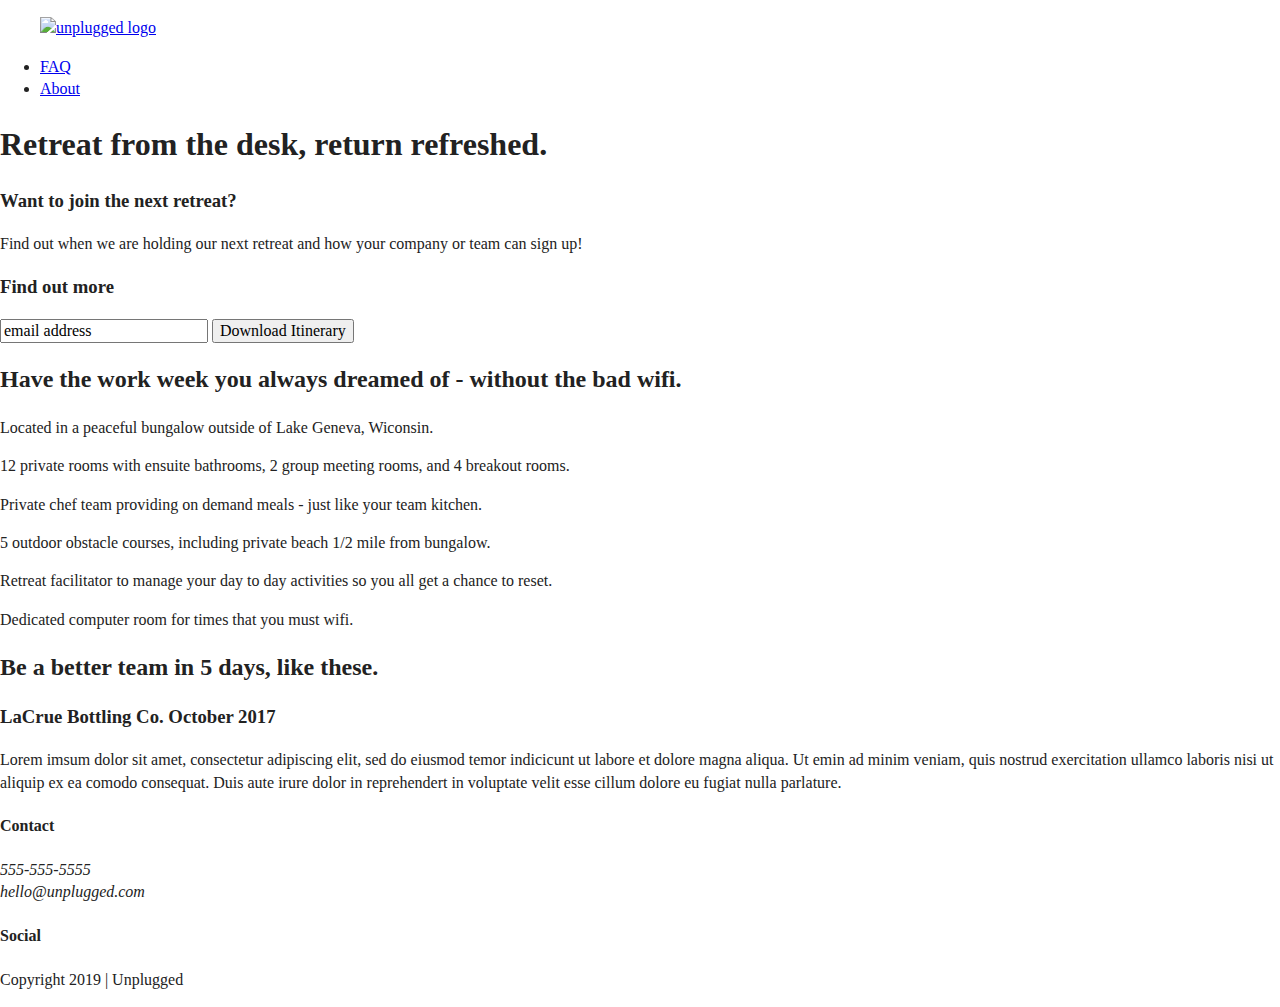
==== index.html @ f185f844 "Finished coding homepage html." ====
<!doctype html>
<html class="no-js" lang="">

<head>
  <meta charset="utf-8">
  <title>Unplug, Refresh</title>
  <meta name="description" content="">
  <meta name="viewport" content="width=device-width, initial-scale=1">

  <meta property="og:title" content="">
  <meta property="og:type" content="">
  <meta property="og:url" content="">
  <meta property="og:image" content="">

  <link rel="manifest" href="site.webmanifest">
  <link rel="apple-touch-icon" href="icon.png">
  <!-- Place favicon.ico in the root directory -->

  <link rel="stylesheet" href="css/normalize.css">
  <link rel="stylesheet" href="css/main.css">

  <meta name="theme-color" content="#fafafa">
</head>

<body>

  <!-- Add your site or application content here -->
<header>
    <div class="content-wrapper">
        <figure>
        <a href="#"><img src="img/unpluggedlogo.png" alt="unplugged logo"></a>
        </figure>
        <div class="header-divider"></div>
        <nav>
            <ul>
                <li><a href="faq/index.html" target="_blank">FAQ</a></li>
                <li><a href="about/index.html" target="_blank">About</a></li>
            </ul>
        </nav>
    </div>
</header>

<main>

    <section class="hero-area">
        <div class="content-wrapper">
            <h1> Retreat from the desk, return refreshed.</h1>
        
        </div>
    </section>
    
    <aside>
        <div class="content-wrapper">
            <div class="form-description">
                <h3> Want to join the next retreat?</h3>
                <p>Find out when we are holding our next retreat and how your company or team can sign up!</p>
            </div>
            
            <div class="form">
                <h3>Find out more</h3>
                    <input type="text" name="name" value="email address">
                    <input type="button" value="Download Itinerary">
            </div>
        
        </div> <!-- aside content wrapper ends -->
    </aside>
    
    <section class="features">
        <div class="content-wrapper">
            <h2>Have the work week you always dreamed of - without the bad wifi.</h2>
             <div class="features-items">
                <article>
                    <p class="fontawesome-icon"></p>
                    <p class="features-item-description">Located in a peaceful bungalow outside of Lake Geneva, Wiconsin.</p>
                </article>
                <article>
                    <p class="fontawesome-icon"></p> 
                    <p class="features-item-description">12 private rooms with ensuite bathrooms, 2 group meeting rooms, and 4 breakout rooms.</p>
                </article>
                <article>
                    <p class="fontawesome-icon"></p>
                    <p class="features-item-description">Private chef team providing on demand meals - just like your team kitchen.</p>
                </article>
                <article>
                    <p class="fontawesome-icon"></p> 
                    <p class="features-item-description">5 outdoor obstacle courses, including private beach 1/2 mile from bungalow.</p>
                </article>
                <article>
                     <p class="fontawesome-icon"></p>
                    <p class="features-item-description">Retreat facilitator to manage your day to day activities so you all get a chance to reset.</p>
                </article>
                <article>
                     <p class="fontawesome-icon"></p>
                     <p class="features-item-description">Dedicated computer room for times that you must wifi.</p>
                </article>
            </div>
         </div>
    </section>
    
    <section class="reviews">
        <div class="content-wrapper">
            <h2>Be a better team in 5 days, like these.</h2>
                <article>
                    <div>
                    <h3>LaCrue Bottling Co. October 2017</h3>
                        <p>Lorem imsum dolor sit amet, consectetur adipiscing elit, sed do eiusmod temor indicicunt ut labore et dolore magna aliqua. Ut emin ad minim veniam, quis nostrud exercitation ullamco laboris nisi ut aliquip ex ea comodo consequat. Duis aute irure dolor in reprehendert in voluptate velit esse cillum dolore eu fugiat nulla parlature.</p>
                    </div>
                </article>
             </div>
     </section>

</main> <!-- main wrapper -->


<footer>
    <div class="content-wrapper">
        <div class="footer-content">
            <div class="contact">
                <h4>Contact</h4>
                   <address>
                        <p> 555-555-5555<br> hello@unplugged.com</p>
                    </address>
            </div>
            <div class="social">
                <h4>Social</h4>
                    <div class="social-icons">
                        <p><a href="https://www.facebook.com/yoursite" target="_blank"></a></p>
                        <!-- other social links here -->
                        <p><a href="https://www.twitter.com/yoursite" target="_blank"></a></p>
                        <p><a href="https://www.instagram.com/yoursite" target="_blank"></a></p>
                    </div>
            </div>
         </div> <!-- footer content ends -->
     </div> <!-- footer content-wrapper ends -->
     
     <div class="copyright">
        <p>Copyright 2019 | Unplugged</p>
    </div>
</footer>
    
    
	
	
  <script src="js/vendor/modernizr-3.11.2.min.js"></script>
  <script src="js/plugins.js"></script>
  <script src="js/main.js"></script>

  <!-- Google Analytics: change UA-XXXXX-Y to be your site's ID. -->
  <script>
    window.ga = function () { ga.q.push(arguments) }; ga.q = []; ga.l = +new Date;
    ga('create', 'UA-XXXXX-Y', 'auto'); ga('set', 'anonymizeIp', true); ga('set', 'transport', 'beacon'); ga('send', 'pageview')
  </script>
  <script src="https://www.google-analytics.com/analytics.js" async></script>
</body>

</html>
---- css/main.css ----
/*! HTML5 Boilerplate v8.0.0 | MIT License | https://html5boilerplate.com/ */

/* main.css 2.1.0 | MIT License | https://github.com/h5bp/main.css#readme */
/*
 * What follows is the result of much research on cross-browser styling.
 * Credit left inline and big thanks to Nicolas Gallagher, Jonathan Neal,
 * Kroc Camen, and the H5BP dev community and team.
 */

/* ==========================================================================
   Base styles: opinionated defaults
   ========================================================================== */

html {
  color: #222;
  font-size: 1em;
  line-height: 1.4;
}

/*
 * Remove text-shadow in selection highlight:
 * https://twitter.com/miketaylr/status/12228805301
 *
 * Vendor-prefixed and regular ::selection selectors cannot be combined:
 * https://stackoverflow.com/a/16982510/7133471
 *
 * Customize the background color to match your design.
 */

::-moz-selection {
  background: #b3d4fc;
  text-shadow: none;
}

::selection {
  background: #b3d4fc;
  text-shadow: none;
}

/*
 * A better looking default horizontal rule
 */

hr {
  display: block;
  height: 1px;
  border: 0;
  border-top: 1px solid #ccc;
  margin: 1em 0;
  padding: 0;
}

/*
 * Remove the gap between audio, canvas, iframes,
 * images, videos and the bottom of their containers:
 * https://github.com/h5bp/html5-boilerplate/issues/440
 */

audio,
canvas,
iframe,
img,
svg,
video {
  vertical-align: middle;
}

/*
 * Remove default fieldset styles.
 */

fieldset {
  border: 0;
  margin: 0;
  padding: 0;
}

/*
 * Allow only vertical resizing of textareas.
 */

textarea {
  resize: vertical;
}

/* ==========================================================================
   Author's custom styles
   ========================================================================== */

/* ==========================================================================
   Helper classes
   ========================================================================== */

/*
 * Hide visually and from screen readers
 */

.hidden,
[hidden] {
  display: none !important;
}

/*
 * Hide only visually, but have it available for screen readers:
 * https://snook.ca/archives/html_and_css/hiding-content-for-accessibility
 *
 * 1. For long content, line feeds are not interpreted as spaces and small width
 *    causes content to wrap 1 word per line:
 *    https://medium.com/@jessebeach/beware-smushed-off-screen-accessible-text-5952a4c2cbfe
 */

.sr-only {
  border: 0;
  clip: rect(0, 0, 0, 0);
  height: 1px;
  margin: -1px;
  overflow: hidden;
  padding: 0;
  position: absolute;
  white-space: nowrap;
  width: 1px;
  /* 1 */
}

/*
 * Extends the .sr-only class to allow the element
 * to be focusable when navigated to via the keyboard:
 * https://www.drupal.org/node/897638
 */

.sr-only.focusable:active,
.sr-only.focusable:focus {
  clip: auto;
  height: auto;
  margin: 0;
  overflow: visible;
  position: static;
  white-space: inherit;
  width: auto;
}

/*
 * Hide visually and from screen readers, but maintain layout
 */

.invisible {
  visibility: hidden;
}

/*
 * Clearfix: contain floats
 *
 * For modern browsers
 * 1. The space content is one way to avoid an Opera bug when the
 *    `contenteditable` attribute is included anywhere else in the document.
 *    Otherwise it causes space to appear at the top and bottom of elements
 *    that receive the `clearfix` class.
 * 2. The use of `table` rather than `block` is only necessary if using
 *    `:before` to contain the top-margins of child elements.
 */

.clearfix::before,
.clearfix::after {
  content: " ";
  display: table;
}

.clearfix::after {
  clear: both;
}

/* ==========================================================================
   EXAMPLE Media Queries for Responsive Design.
   These examples override the primary ('mobile first') styles.
   Modify as content requires.
   ========================================================================== */

@media only screen and (min-width: 35em) {
  /* Style adjustments for viewports that meet the condition */
}

@media print,
  (-webkit-min-device-pixel-ratio: 1.25),
  (min-resolution: 1.25dppx),
  (min-resolution: 120dpi) {
  /* Style adjustments for high resolution devices */
}

/* ==========================================================================
   Print styles.
   Inlined to avoid the additional HTTP request:
   https://www.phpied.com/delay-loading-your-print-css/
   ========================================================================== */

@media print {
  *,
  *::before,
  *::after {
    background: #fff !important;
    color: #000 !important;
    /* Black prints faster */
    box-shadow: none !important;
    text-shadow: none !important;
  }

  a,
  a:visited {
    text-decoration: underline;
  }

  a[href]::after {
    content: " (" attr(href) ")";
  }

  abbr[title]::after {
    content: " (" attr(title) ")";
  }

  /*
   * Don't show links that are fragment identifiers,
   * or use the `javascript:` pseudo protocol
   */
  a[href^="#"]::after,
  a[href^="javascript:"]::after {
    content: "";
  }

  pre {
    white-space: pre-wrap !important;
  }

  pre,
  blockquote {
    border: 1px solid #999;
    page-break-inside: avoid;
  }

  /*
   * Printing Tables:
   * https://web.archive.org/web/20180815150934/http://css-discuss.incutio.com/wiki/Printing_Tables
   */
  thead {
    display: table-header-group;
  }

  tr,
  img {
    page-break-inside: avoid;
  }

  p,
  h2,
  h3 {
    orphans: 3;
    widows: 3;
  }

  h2,
  h3 {
    page-break-after: avoid;
  }
}
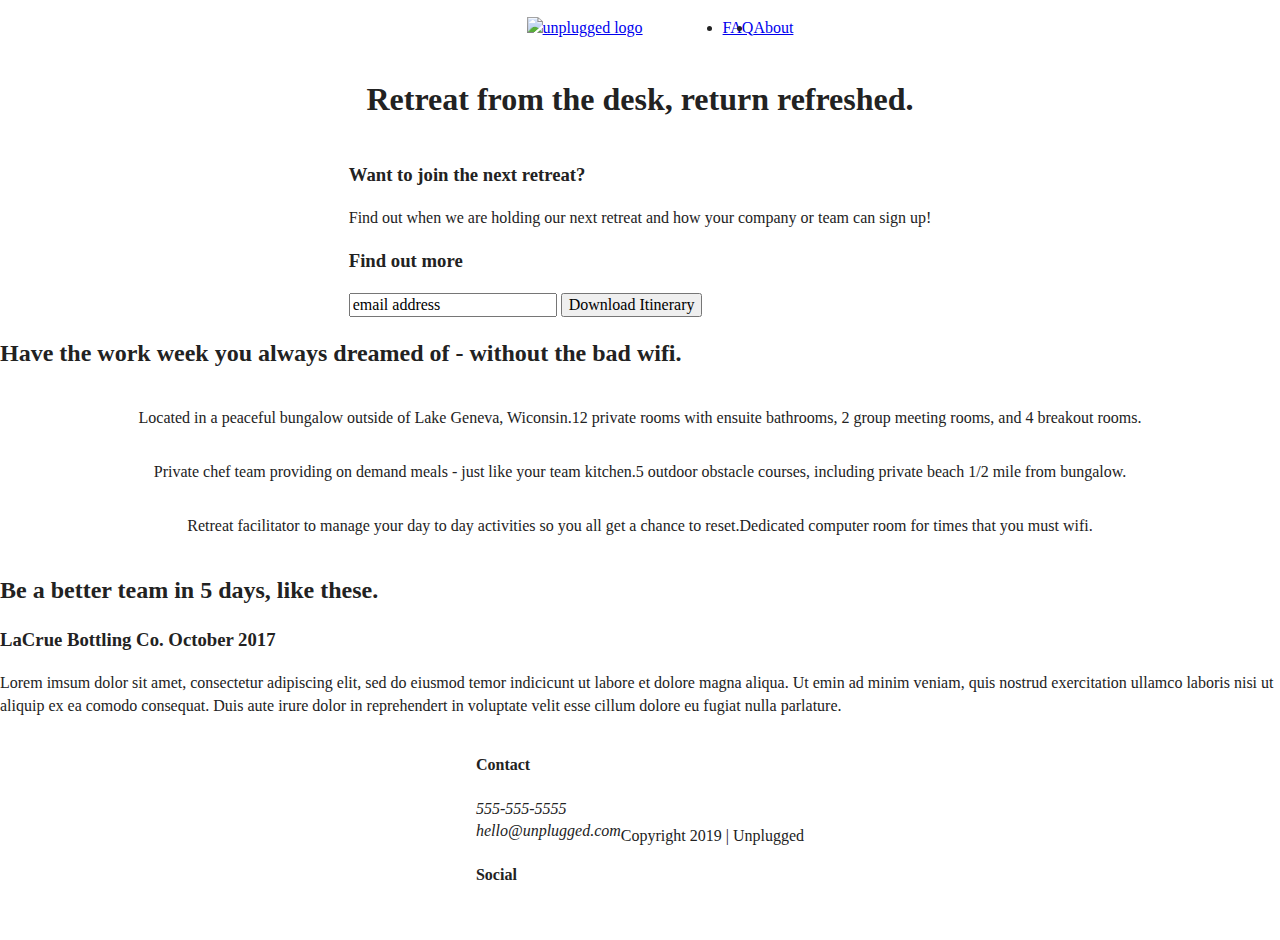
==== commit 15afcbe5: "Style CSS Step One, Add Flex Values" ====
--- a/index.html
+++ b/index.html
@@ -18,6 +18,10 @@
 
   <link rel="stylesheet" href="css/normalize.css">
   <link rel="stylesheet" href="css/main.css">
+  <link rel="preconnect" href="https://fonts.gstatic.com">
+  <link href="https://fonts.googleapis.com/css2?family=Poppins:wght@500&display=swap" rel="stylesheet">
+  <link rel="preconnect" href="https://fonts.gstatic.com">
+  <link href="https://fonts.googleapis.com/css2?family=Open+Sans:wght@400;700&display=swap" rel="stylesheet">
 
   <meta name="theme-color" content="#fafafa">
 </head>
--- a/css/main.css
+++ b/css/main.css
@@ -86,6 +86,212 @@
 /* ==========================================================================
    Author's custom styles
    ========================================================================== */
+   
+   /* -------------- Base Header - Footer Styles ------------------*/
+   
+   header,
+   footer {
+       display: flex;
+       justify-content: center;
+       align-items: center;
+       flex-flow: row wrap;
+    }
+    
+   
+   /* --- Header Styles ----*/
+   
+   
+   header .content-wrapper {
+       display: flex;
+       justify-content: center;
+       align-items: center;
+       flex-flow: row wrap;
+   }
+   
+   header figure {
+   
+   }
+   
+   .header-divider {
+   
+   }
+   
+   header nav {
+       display: flex;
+       justify-content: space-around;
+       align-items: center;
+       flex-flow: row wrap;
+    }
+   
+   header nav ul {
+       display: flex;
+       justify-content: space-around;
+   }
+   
+   footer {
+   
+   }
+   
+   footer p {
+   
+   }
+   
+   footer .content-wrapper {
+   
+   }
+   
+   footer .contact {
+   
+   }
+   
+   footer .social {
+   
+   }
+   
+   footer .social-icons {
+      display: flex;
+      justify-content: space-around;
+      align-items: center;
+   }
+  
+   footer .social-icons p {
+      display: flex;
+      justify-content: center;
+      align-items: center;
+   }
+   
+   footer .copyright {
+   
+   }
+   
+   /* -------------- Mobile Styles - Homepage ------------------*/
+   
+    /* Hero area*/
+
+   .hero-area {
+       display: flex;
+       justify-content: center;
+       flex-flow: row wrap;
+   
+   }
+   
+   .hero-area .content-wrapper {
+   
+   }
+   
+   .hero-area h1 {
+   
+   }
+   
+    /* Aside */
+
+   aside {
+       display: flex;
+       justify-content: center;
+       align-items: center;
+       flex-flow: row wrap;
+   }
+   
+   /*Features*/
+   
+   .features {
+       display: flex;
+       justify-content: center;
+       flex-flow: row wrap;
+   }
+   
+   .features h2 {
+   
+   }
+   
+   .features .features-items {
+       display: flex;
+       justify-content: center;
+       align-items: center;
+       flex-flow: row wrap;
+    }
+    
+    .features .features-item-description {
+    
+    }
+    
+   .features article {
+    
+    }
+    
+    .features p {
+    
+    }
+   
+   /*Reviews*/
+   
+  .reviews {
+      display: flex;
+      justify-content: center;
+      flex-flow: row wrap;
+  }
+  
+  .reviews h2 {
+  
+  }
+  
+  .reviews h3 {
+  
+  }
+  
+  .reviews p {
+  
+  }
+  
+  /*--------------- About Page ------------------*/
+  
+  .mission {
+      display: flex;
+      justify-content: center;
+      align-items: center;
+      flex-flow: row wrap;
+  }
+  
+  .mission h2 {
+  
+  }
+  
+  .contact-section {
+      display: flex;
+      justify-content: center;
+      align-items: center;
+      flex-flow: row wrap;
+  }
+  
+  .contact-content p {
+  
+  }
+  
+  /*-------------- FAQ Page --------------------*/
+  
+  .faq {
+      display: flex;
+      justify-content: center;
+      align-items: center;
+      flex-flow: row wrap;
+  }
+  
+  .faq h2 {
+  
+  }
+  
+  .faq .content-wrapper {
+      display: flex;
+      justify-content: center;
+      align-items: center;
+      flex-flow: row wrap;
+  }
+  
+  .faq .content  {
+  
+  }
+   
+  
 
 /* ==========================================================================
    Helper classes
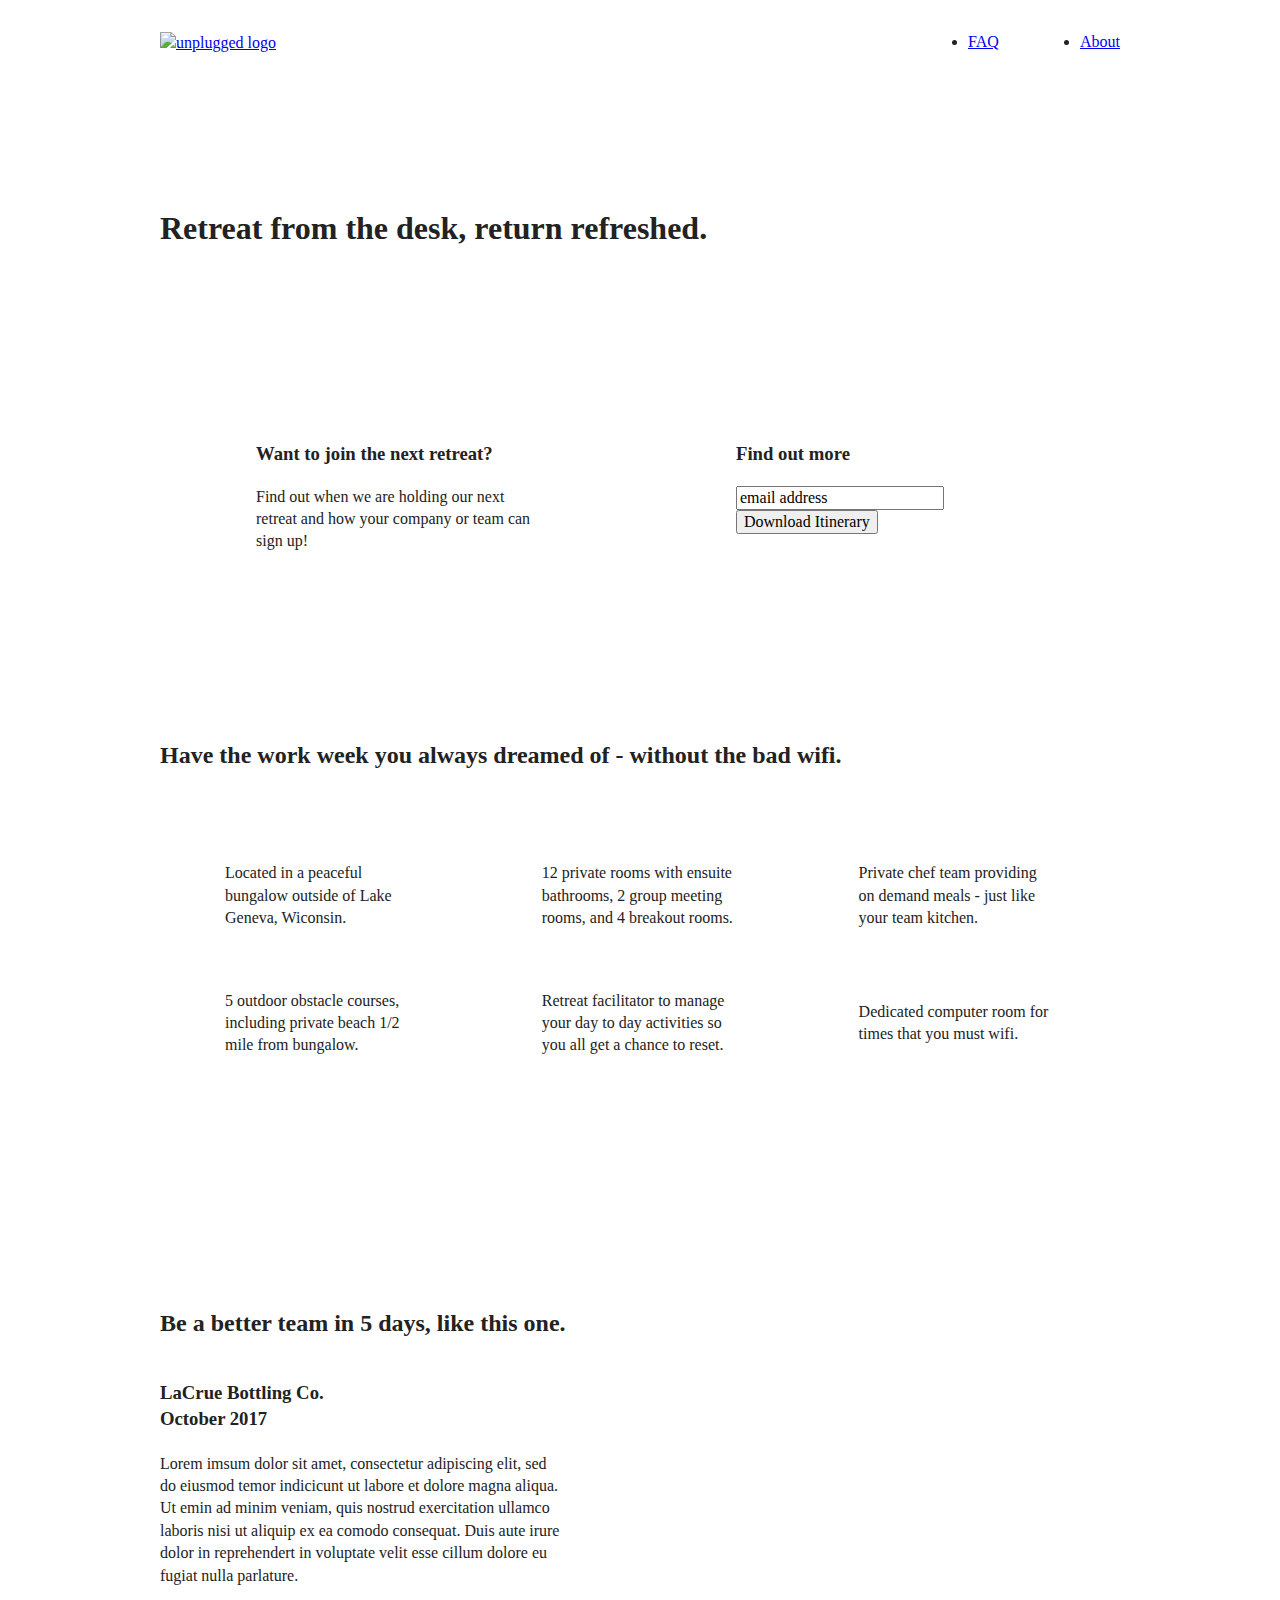
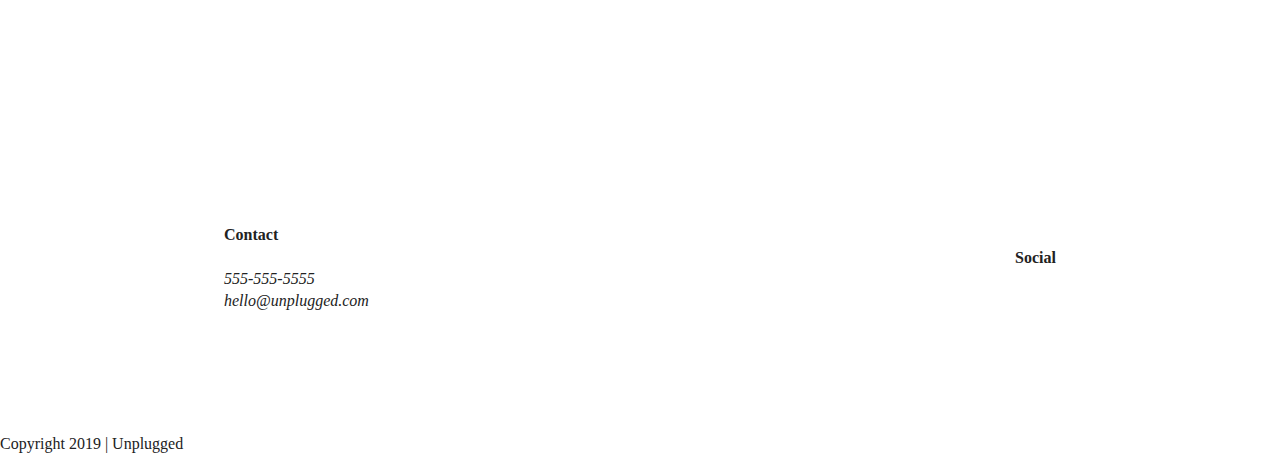
==== commit 20aeec78: "Added media queries for desktop version." ====
--- a/index.html
+++ b/index.html
@@ -31,9 +31,7 @@
   <!-- Add your site or application content here -->
 <header>
     <div class="content-wrapper">
-        <figure>
         <a href="#"><img src="img/unpluggedlogo.png" alt="unplugged logo"></a>
-        </figure>
         <div class="header-divider"></div>
         <nav>
             <ul>
@@ -103,7 +101,7 @@
     
     <section class="reviews">
         <div class="content-wrapper">
-            <h2>Be a better team in 5 days, like these.</h2>
+            <h2>Be a better team in 5 days, like this one.</h2>
                 <article>
                     <div>
                     <h3>LaCrue Bottling Co. October 2017</h3>
@@ -135,11 +133,14 @@
                     </div>
             </div>
          </div> <!-- footer content ends -->
-     </div> <!-- footer content-wrapper ends -->
+         
+      </div> <!-- footer content-wrapper ends -->
      
      <div class="copyright">
         <p>Copyright 2019 | Unplugged</p>
-    </div>
+     </div>
+     
+   
 </footer>
     
     
--- a/css/main.css
+++ b/css/main.css
@@ -87,6 +87,11 @@
    Author's custom styles
    ========================================================================== */
    
+   .content-wrapper {
+       width: 90%;
+       margin: 50px 0;
+    }
+   
    /* -------------- Base Header - Footer Styles ------------------*/
    
    header,
@@ -100,23 +105,27 @@
    
    /* --- Header Styles ----*/
    
+   header {
+       padding: 15px 0;
+   }
    
    header .content-wrapper {
        display: flex;
        justify-content: center;
        align-items: center;
        flex-flow: row wrap;
-   }
-   
-   header figure {
-   
+       margin: 0;
    }
    
    .header-divider {
+       width: 100%;
+       height: 1px;
+       margin: 10px 0 20px 0;
    
    }
    
    header nav {
+       width: 60%;
        display: flex;
        justify-content: space-around;
        align-items: center;
@@ -124,28 +133,29 @@
     }
    
    header nav ul {
+       width: 100%;
        display: flex;
        justify-content: space-around;
    }
    
+   /*---Footer styles----*/
+   
    footer {
-   
+       flex-direction: column;
    }
    
    footer p {
-   
+       margin: 0;
    }
    
    footer .content-wrapper {
+       width: 55%;
+       margin: 50px 0;
    
    }
    
    footer .contact {
-   
-   }
-   
-   footer .social {
-   
+       margin-bottom: 50px;
    }
    
    footer .social-icons {
@@ -161,7 +171,7 @@
    }
    
    footer .copyright {
-   
+       margin: 20px 0;
    }
    
    /* -------------- Mobile Styles - Homepage ------------------*/
@@ -172,14 +182,6 @@
        display: flex;
        justify-content: center;
        flex-flow: row wrap;
-   
-   }
-   
-   .hero-area .content-wrapper {
-   
-   }
-   
-   .hero-area h1 {
    
    }
    
@@ -201,7 +203,7 @@
    }
    
    .features h2 {
-   
+       margin-bottom: 60px;
    }
    
    .features .features-items {
@@ -211,16 +213,14 @@
        flex-flow: row wrap;
     }
     
-    .features .features-item-description {
-    
-    }
-    
    .features article {
+       width: 63%;
+       margin: 30px 0;
     
     }
     
     .features p {
-    
+       margin: 0;
     }
    
    /*Reviews*/
@@ -232,15 +232,12 @@
   }
   
   .reviews h2 {
-  
+      margin-bottom: 40px;
   }
   
   .reviews h3 {
-  
-  }
-  
-  .reviews p {
-  
+      width: 55%;
+      margin: 20px 0;
   }
   
   /*--------------- About Page ------------------*/
@@ -252,10 +249,6 @@
       flex-flow: row wrap;
   }
   
-  .mission h2 {
-  
-  }
-  
   .contact-section {
       display: flex;
       justify-content: center;
@@ -264,7 +257,7 @@
   }
   
   .contact-content p {
-  
+      margin: 0;
   }
   
   /*-------------- FAQ Page --------------------*/
@@ -276,19 +269,20 @@
       flex-flow: row wrap;
   }
   
-  .faq h2 {
-  
-  }
-  
   .faq .content-wrapper {
+      margin: 50px 0 0 0;
       display: flex;
       justify-content: center;
       align-items: center;
       flex-flow: row wrap;
   }
   
-  .faq .content  {
-  
+   .faq h2 {
+      margin-bottom: 40px;
+  }
+  
+  .faq-content  {
+      margin-bottom: 50px;
   }
    
   
@@ -381,17 +375,192 @@
    Modify as content requires.
    ========================================================================== */
 
-@media only screen and (min-width: 35em) {
-  /* Style adjustments for viewports that meet the condition */
-}
-
-@media print,
-  (-webkit-min-device-pixel-ratio: 1.25),
-  (min-resolution: 1.25dppx),
-  (min-resolution: 120dpi) {
-  /* Style adjustments for high resolution devices */
-}
-
+@media only screen and (min-width: 768px) {
+    /*Tablet styles here*/
+    
+    /*General styles*/
+    .content-wrapper {
+        max-width: 640px;
+        margin: 100px 0;
+      }
+      
+    /*Header*/
+    header {
+        justify-content: space-around;
+        padding: 33px 0;
+    }
+    
+    header .content-wrapper {
+        width: 100%;
+        justify-content: space-between;
+    }
+    
+    header nav {
+        width: 20%;
+    }
+    
+    header nav ul {
+        justify-content: space-between;
+    }
+    
+    .header-divider {
+        display: none;
+    }
+    
+    /*Hero area*/
+    
+    aside .content-wrapper {
+        margin: 50px 0;
+        display: flex;
+        justify-content: space-between;
+        flex-flow: row wrap;
+    }
+    
+    aside .content-wrapper .form-description, 
+    aside .content-wrapper .form {
+        width: 40%;
+        margin: 0;
+    }
+    
+    /*Features*/
+    .features article {
+        display: flex;
+        justify-content: center;
+        align-items: center;
+        flex-flow: column wrap;
+        flex-basis: 50%;
+    }
+    
+    .features .features-item-description {
+        width: 62%;
+    }
+    
+    /*Reviews*/
+    .reviews article {
+        diplay: flex;
+        justify-content: space-between;
+    }
+    
+    .reviews article div {
+        width: 49%;
+    }
+    
+    /*Footer*/
+    footer .content-wrapper {
+        width: 65%;
+        margin: 100px 0;
+    }
+    
+    .footer-content {
+        display: flex;
+        justify-content: space-between;
+        align-items: center;
+    }
+    
+    footer .contact {
+        margin-bottom: 0;
+    }
+    
+    footer .copyright {
+        width: 100%;
+    }
+    
+    /*---------- About page --------*/
+    
+    .mission-content {
+        display: flex;
+        justify-content: space-between;
+        align-items: center;
+        padding-top: 20px;
+    }
+    
+    .mission-content p {
+        width: 45%;
+    }
+    
+    .content-section .content-wrapper h2{
+        width: 80%;
+    }
+    
+    .contact-content {
+        display: flex;
+        justify-content: space-between;
+        align-items: flex-start;
+    }
+    
+    /*---------- FAQ Page -----------*/
+    header {
+        padding: 15px 0;
+    }
+    
+     .faq .content-wrapper {
+        justify-content: space-between;
+    }
+    
+    .faq-content {
+        flex-basis: 45%;
+    }
+    
+    .faq h2 {
+        width: 100%;
+    }    
+}
+
+@media only screen and (min-width: 1200px) {
+    /*Desktop styles here*/
+    
+    .content-wrapper {
+        max-width: 960px;
+    }
+    
+    /* Hero area */
+    
+    .hero-area h1 {
+        width: 60%;
+    }
+    
+    /* Aside */
+    
+    aside .content-wrapper {
+        justify-content: space-around;
+    }
+    
+    aside .content-wrapper .form-description, 
+    aside .content-wrapper .form {
+        width: 30%;
+    }
+    
+    /* Features */
+    .features h2 {
+        width: 90%;
+    }
+    
+    .features article {
+        flex-basis: 33%;
+    }
+    
+    /* Reviews */
+    
+    .reviews article div {
+        width: 42%;
+    }
+    
+    /*------------- About Page ----------*/
+    
+    .mission h2,
+    .contact-section .content-wrapper h2 {
+        width: 95%;
+    }
+    
+    /*------------FAQ Page --------------*/
+    
+    
+    .faq h2 {
+        width: 100%;
+    }
+}
+    
+  
 /* ==========================================================================
    Print styles.
    Inlined to avoid the additional HTTP request:
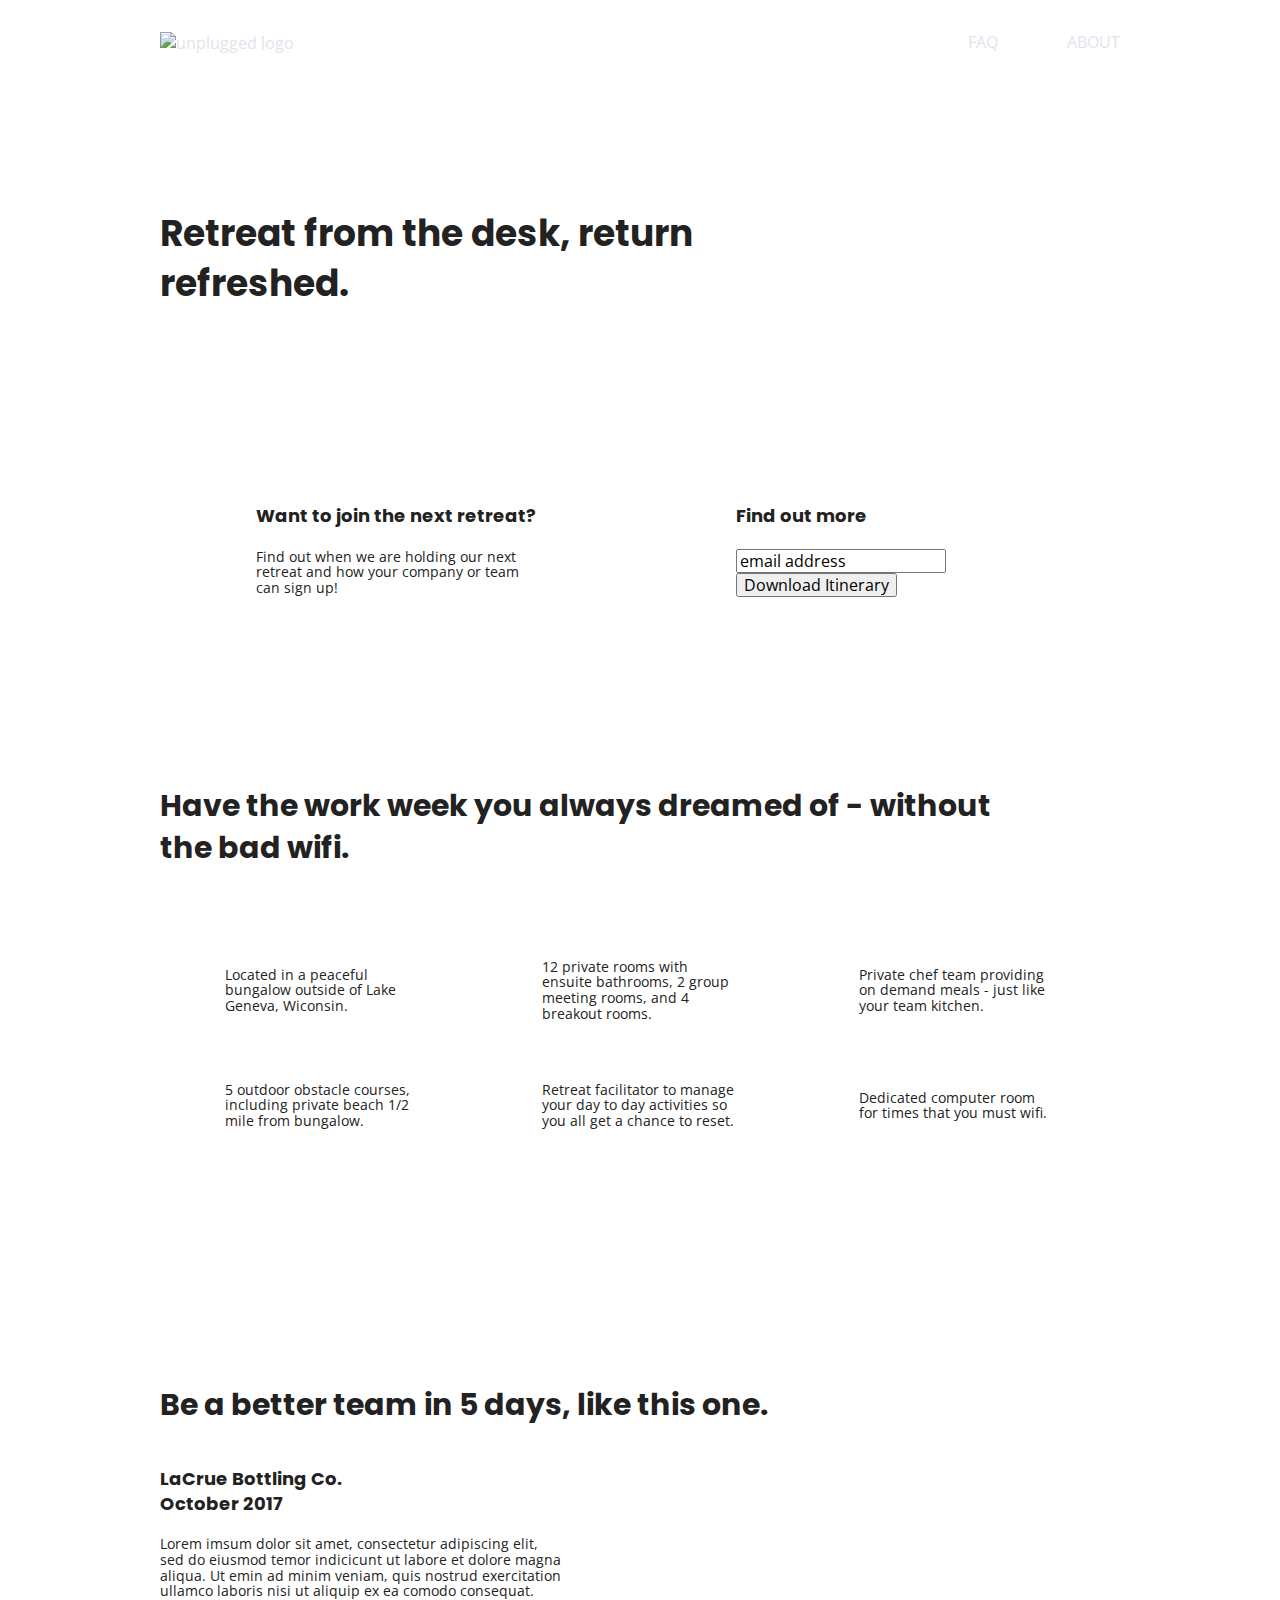
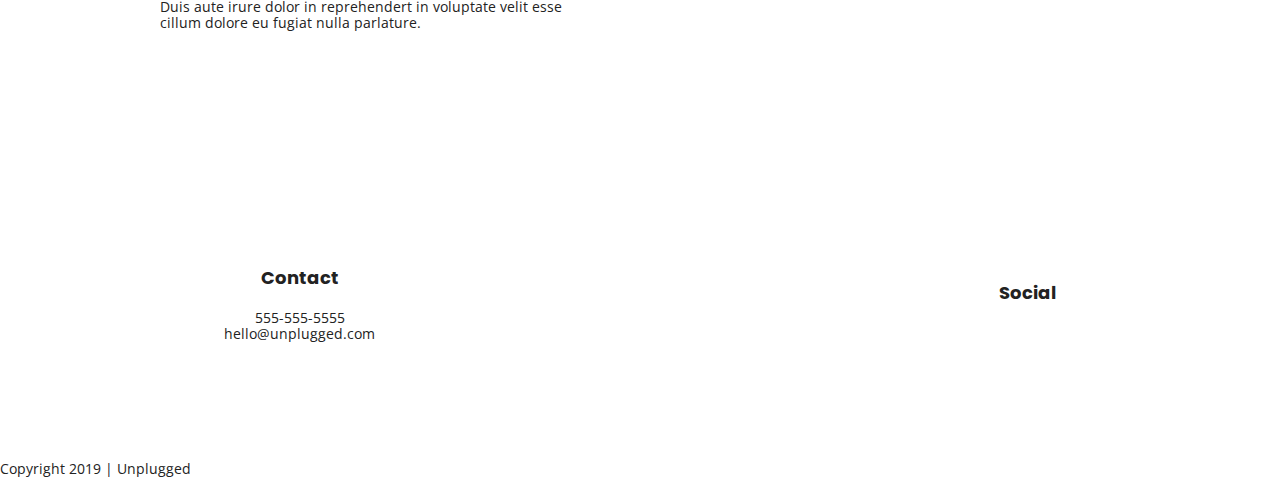
==== commit 0ee86ba6: "Text styles implemented." ====
--- a/index.html
+++ b/index.html
@@ -18,11 +18,8 @@
 
   <link rel="stylesheet" href="css/normalize.css">
   <link rel="stylesheet" href="css/main.css">
-  <link rel="preconnect" href="https://fonts.gstatic.com">
-  <link href="https://fonts.googleapis.com/css2?family=Poppins:wght@500&display=swap" rel="stylesheet">
-  <link rel="preconnect" href="https://fonts.gstatic.com">
-  <link href="https://fonts.googleapis.com/css2?family=Open+Sans:wght@400;700&display=swap" rel="stylesheet">
-
+<!-- Google Fonts -->  	
+  <link href="https://fonts.googleapis.com/css?family=Open+Sans:400,700|Poppins:500,700" rel="stylesheet">
   <meta name="theme-color" content="#fafafa">
 </head>
 
@@ -36,7 +33,7 @@
         <nav>
             <ul>
                 <li><a href="faq/index.html" target="_blank">FAQ</a></li>
-                <li><a href="about/index.html" target="_blank">About</a></li>
+                <li><a href="about/index.html" target="_blank">ABOUT</a></li>
             </ul>
         </nav>
     </div>
--- a/css/main.css
+++ b/css/main.css
@@ -87,6 +87,57 @@
    Author's custom styles
    ========================================================================== */
    
+   /* General Styles */
+   
+   html {
+    font-size: 16px;
+   }
+   
+   body {
+    font-family: 'Open Sans', sans-serif;
+    font-size: 1em;
+    text-align: left;
+   }
+   
+   ul, ol {
+     list-style-type: none;
+   }
+   
+   a {
+     color: #e2e3ed;
+     text-decoration: none;
+   }
+   
+   h1, h2, h3, h4 {
+     font-family: 'Poppins', sans-serif;
+   }
+   
+   h1 {
+     font-size: 2.25em;
+   }
+   
+   h2 {
+     font-size: 1.875em;
+   }
+   
+   h3, h4 {
+     font-size: 1.125em; 
+     margin: 20px 0;
+   }
+   
+   p {
+     font-size: .875em;
+     line-height: 1.125;
+   }
+   
+   img {
+     
+   }
+   
+   address {
+     font-style: normal;   
+   }
+   
    .content-wrapper {
        width: 90%;
        margin: 50px 0;
@@ -151,8 +202,8 @@
    footer .content-wrapper {
        width: 55%;
        margin: 50px 0;
-   
-   }
+       text-align: center
+     }
    
    footer .contact {
        margin-bottom: 50px;
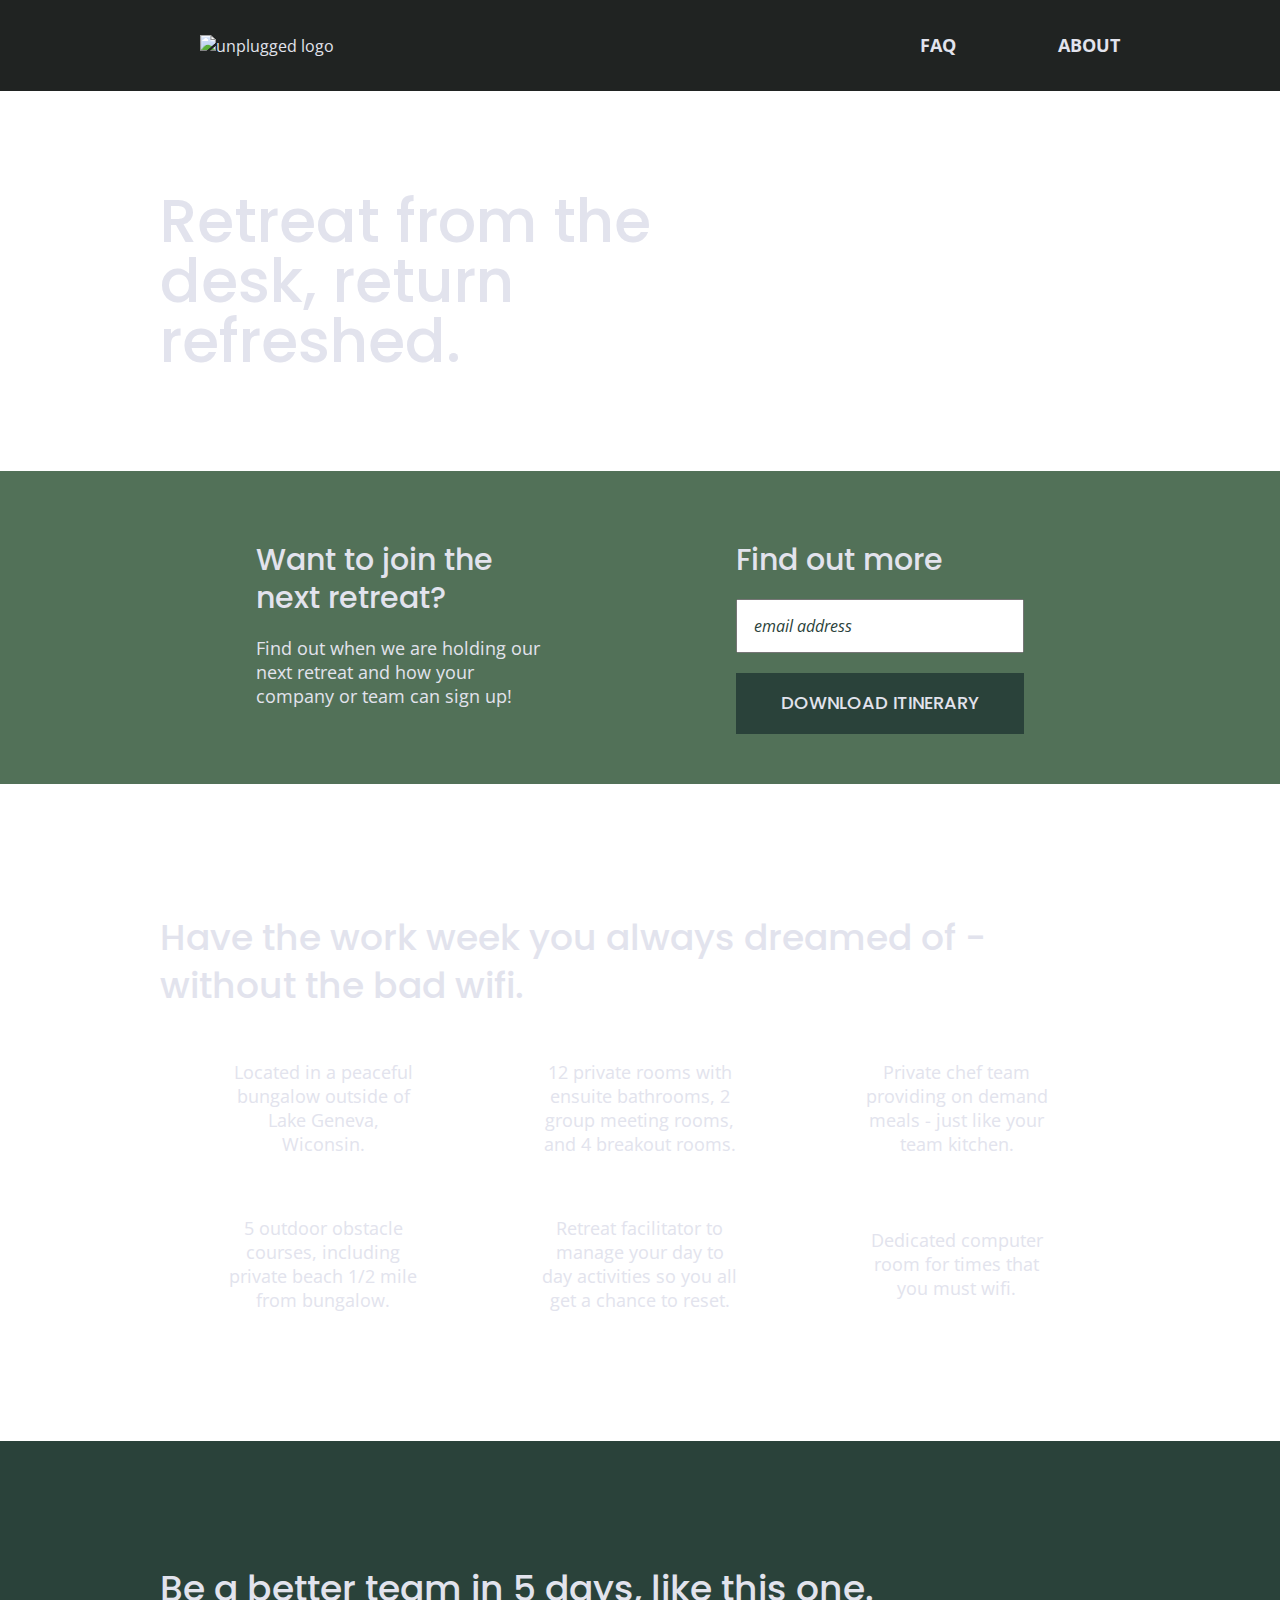
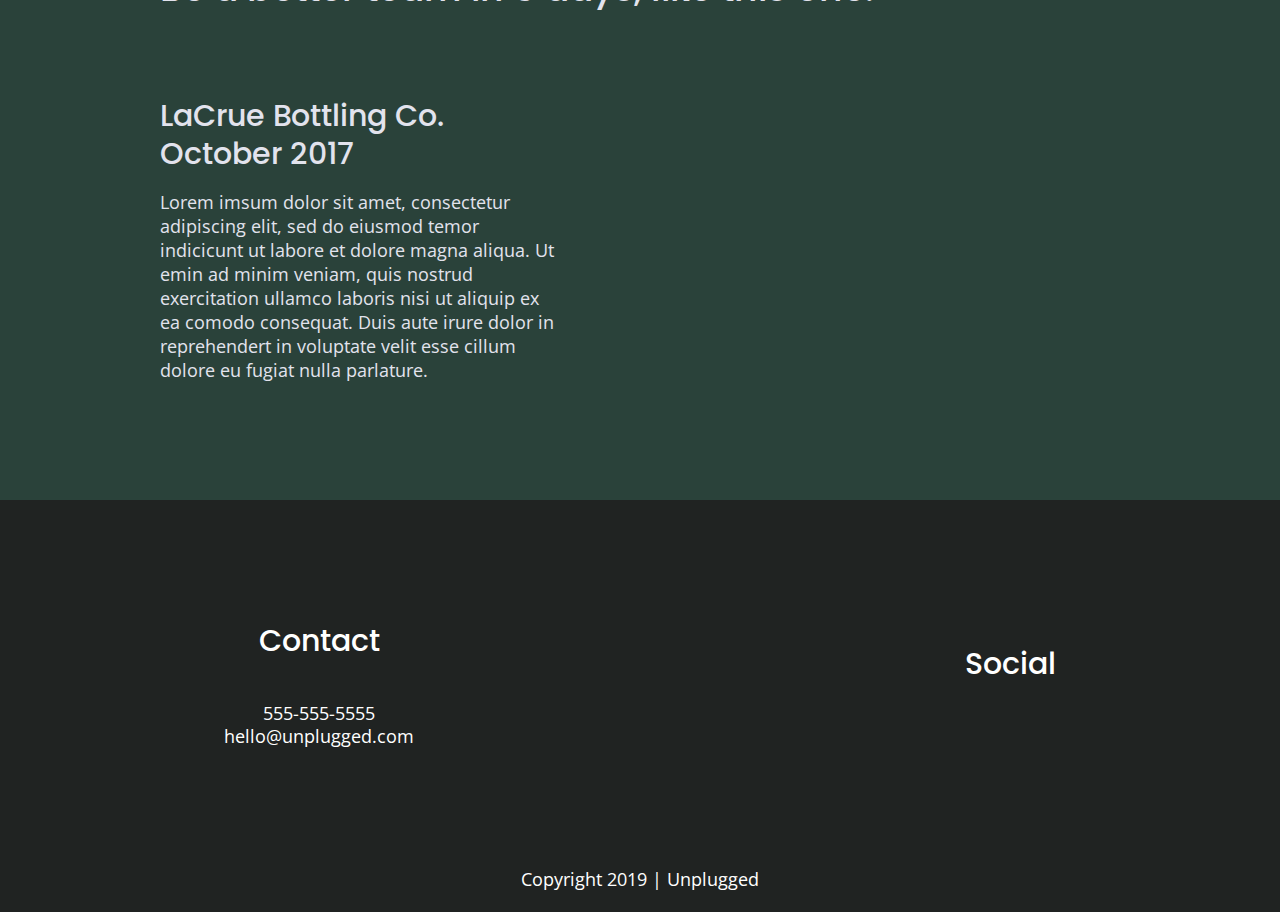
==== commit c6f6de72: "Continued adding styling to CSS" ====
--- a/index.html
+++ b/index.html
@@ -28,7 +28,9 @@
   <!-- Add your site or application content here -->
 <header>
     <div class="content-wrapper">
-        <a href="#"><img src="img/unpluggedlogo.png" alt="unplugged logo"></a>
+        <figure>
+         <a href="#"><img src="img/unpluggedlogo.png" alt="unplugged logo"></a>
+        </figure>
         <div class="header-divider"></div>
         <nav>
             <ul>
--- a/css/main.css
+++ b/css/main.css
@@ -97,10 +97,11 @@
     font-family: 'Open Sans', sans-serif;
     font-size: 1em;
     text-align: left;
+    color: #e2e3ed;
    }
    
    ul, ol {
-     list-style-type: none;
+    list-style-type: none;
    }
    
    a {
@@ -108,13 +109,11 @@
      text-decoration: none;
    }
    
-   h1, h2, h3, h4 {
+   h2, h3, h4 {
      font-family: 'Poppins', sans-serif;
-   }
-   
-   h1 {
-     font-size: 2.25em;
-   }
+     font-weight: 500;
+   }
+   
    
    h2 {
      font-size: 1.875em;
@@ -151,6 +150,7 @@
        justify-content: center;
        align-items: center;
        flex-flow: row wrap;
+       background-color: #202322;
     }
     
    
@@ -172,11 +172,15 @@
        width: 100%;
        height: 1px;
        margin: 10px 0 20px 0;
+       background-color: #3a3a3a;
    
    }
    
    header nav {
        width: 60%;
+       font-size: 1.125em;
+       font-weight: 700;
+       text-transform: uppercase;
        display: flex;
        justify-content: space-around;
        align-items: center;
@@ -192,6 +196,8 @@
    /*---Footer styles----*/
    
    footer {
+       text-align: center;
+       color:#ffffff; 
        flex-direction: column;
    }
    
@@ -202,7 +208,6 @@
    footer .content-wrapper {
        width: 55%;
        margin: 50px 0;
-       text-align: center
      }
    
    footer .contact {
@@ -233,7 +238,13 @@
        display: flex;
        justify-content: center;
        flex-flow: row wrap;
-   
+   }
+   
+   .hero-area h1 {
+       font-size: 2.25em;
+       font-family: 'Poppins', Helvetica, Arial, sans-serif;
+       font-weight: 500;
+       line-height: 1.2;
    }
    
     /* Aside */
@@ -243,7 +254,34 @@
        justify-content: center;
        align-items: center;
        flex-flow: row wrap;
-   }
+       background-color: #527158;
+   }
+   
+   aside.form {
+       margin-top: 30px;
+   }
+   
+   input[type=text] {
+      box-sizing: border-box;
+      width: 100%;
+      color: #2a423a;
+      font-style: italic;
+      padding: 1em;
+   }
+
+   input[type=button] {
+      width: 100%;
+      padding: 20px 0;
+      margin-top: 20px;
+      background-color: #2a423a;
+      font-family: 'Poppins', Helvetica, Arial, sans-serif;
+      font-weight: 500;
+      font-size: 1.125em;
+      color: #e2e3ed;
+      border: none;
+      text-align: center;
+      text-transform: uppercase;
+   } 
    
    /*Features*/
    
@@ -267,49 +305,53 @@
    .features article {
        width: 63%;
        margin: 30px 0;
-    
     }
     
     .features p {
+       text-align: center;
        margin: 0;
     }
    
    /*Reviews*/
    
-  .reviews {
-      display: flex;
-      justify-content: center;
-      flex-flow: row wrap;
-  }
-  
-  .reviews h2 {
-      margin-bottom: 40px;
-  }
-  
-  .reviews h3 {
-      width: 55%;
-      margin: 20px 0;
-  }
+    .reviews {
+       display: flex;
+       justify-content: center;
+       flex-flow: row wrap;
+       background-color: #2a423a;
+    }
+  
+    .reviews h2 {
+       margin-bottom: 40px;
+       line-height: 1;
+    }
+  
+    .reviews h3 {
+       width: 55%;
+       margin: 20px 0;
+    }
   
   /*--------------- About Page ------------------*/
   
-  .mission {
-      display: flex;
-      justify-content: center;
-      align-items: center;
-      flex-flow: row wrap;
-  }
-  
-  .contact-section {
-      display: flex;
-      justify-content: center;
-      align-items: center;
-      flex-flow: row wrap;
-  }
-  
-  .contact-content p {
-      margin: 0;
-  }
+    .mission {
+       display: flex;
+       justify-content: center;
+       align-items: center;
+       flex-flow: row wrap;
+       background-color: #527158;
+    }
+  
+    .contact-section {
+       display: flex;
+       justify-content: center;
+       align-items: center;
+       flex-flow: row wrap;
+       background-color: #2a423a;
+    }
+  
+    .contact-content p {
+       margin: 0;
+    }
   
   /*-------------- FAQ Page --------------------*/
   
@@ -318,6 +360,7 @@
       justify-content: center;
       align-items: center;
       flex-flow: row wrap;
+      background-color: #527158;
   }
   
   .faq .content-wrapper {
@@ -330,10 +373,15 @@
   
    .faq h2 {
       margin-bottom: 40px;
+      line-height: 1;
   }
   
   .faq-content  {
       margin-bottom: 50px;
+  }
+  
+  .faq-content h4 {
+      line-height: 1.333;
   }
    
   
@@ -430,10 +478,25 @@
     /*Tablet styles here*/
     
     /*General styles*/
-    .content-wrapper {
+    
+    header {
+        padding: 15px 0;
+    }
+    
+     .content-wrapper {
         max-width: 640px;
         margin: 100px 0;
-      }
+     }
+      
+     h2 {
+        font-size: 2.25em;
+        line-height: 1.333;
+     }
+
+     h3 {
+        font-size: 1.5em;
+        line-height: 1.25;
+     }
       
     /*Header*/
     header {
@@ -446,8 +509,11 @@
         justify-content: space-between;
     }
     
+    
+     
+    
     header nav {
-        width: 20%;
+    width: 25%;
     }
     
     header nav ul {
@@ -460,6 +526,13 @@
     
     /*Hero area*/
     
+    .hero-area h1 {
+        font-size: 3em;
+        line-height: 1;
+        margin: 0;
+}
+    
+    /* Aside */
     aside .content-wrapper {
         margin: 50px 0;
         display: flex;
@@ -474,6 +547,11 @@
     }
     
     /*Features*/
+    
+    .features h2 {
+        margin-bottom: 20px;
+    }
+    
     .features article {
         display: flex;
         justify-content: center;
@@ -492,8 +570,17 @@
         justify-content: space-between;
     }
     
+    .reviews h2 {
+        width: 85%;
+    }
+    
     .reviews article div {
         width: 49%;
+    }
+    
+    .reviews h3 {
+        width: 75%;
+        margin: 0;
     }
     
     /*Footer*/
@@ -502,14 +589,24 @@
         margin: 100px 0;
     }
     
-    .footer-content {
+    footer .footer-content {
         display: flex;
         justify-content: space-between;
         align-items: center;
+        flex-direction: row;
     }
     
     footer .contact {
         margin-bottom: 0;
+    }
+    
+    footer h4 {
+        font-size: 1.5em;
+        margin-bottom: 40px;
+    }
+    
+    footer p {
+        line-height: 1.285;
     }
     
     footer .copyright {
@@ -539,10 +636,12 @@
         align-items: flex-start;
     }
     
+    .contact-content h4 {
+        font-size: 1.5em;
+    }
+    
     /*---------- FAQ Page -----------*/
-    header {
-        padding: 15px 0;
-    }
+   
     
      .faq .content-wrapper {
         justify-content: space-between;
@@ -554,20 +653,44 @@
     
     .faq h2 {
         width: 100%;
-    }    
+    } 
+    
+    .faq h4, .faq p {
+        font-size: .875em;
+        line-height: 1.125;
+    }
 }
 
 @media only screen and (min-width: 1200px) {
     /*Desktop styles here*/
     
+      header {
+        padding: 15px 0;
+    }
+    
     .content-wrapper {
         max-width: 960px;
     }
     
+    h2 {
+    font-size: 2.25em;
+    }
+
+    h3, h4 {
+      font-size: 1.875em;
+    }
+
+    p {
+      font-size: 1.125em;
+      line-height: 1.333;
+    }
+    
+   
     /* Hero area */
     
     .hero-area h1 {
         width: 60%;
+        font-size: 3.75em;
     }
     
     /* Aside */
@@ -581,6 +704,10 @@
         width: 30%;
     }
     
+    .form-description p {
+        font-size: 1.125em;
+    }
+    
     /* Features */
     .features h2 {
         width: 90%;
@@ -592,8 +719,16 @@
     
     /* Reviews */
     
+    .reviews h2 {
+        padding-bottom: 50px;
+    }
+    
     .reviews article div {
         width: 42%;
+    }
+    
+    footer h4 {
+        font-size: 1.875em;
     }
     
     /*------------- About Page ----------*/
@@ -601,6 +736,11 @@
     .mission h2,
     .contact-section .content-wrapper h2 {
         width: 95%;
+        font-size: 3em;
+    }
+    
+    .contact-content h4 {
+        font-size: 1.875em;
     }
     
     /*------------FAQ Page --------------*/
@@ -608,6 +748,12 @@
     
     .faq h2 {
         width: 100%;
+        font-size: 3em;
+    }
+    
+    .faq h4, .faq p {
+        font-size: 1.125em;
+        line-height: 1;
     }
 }
     
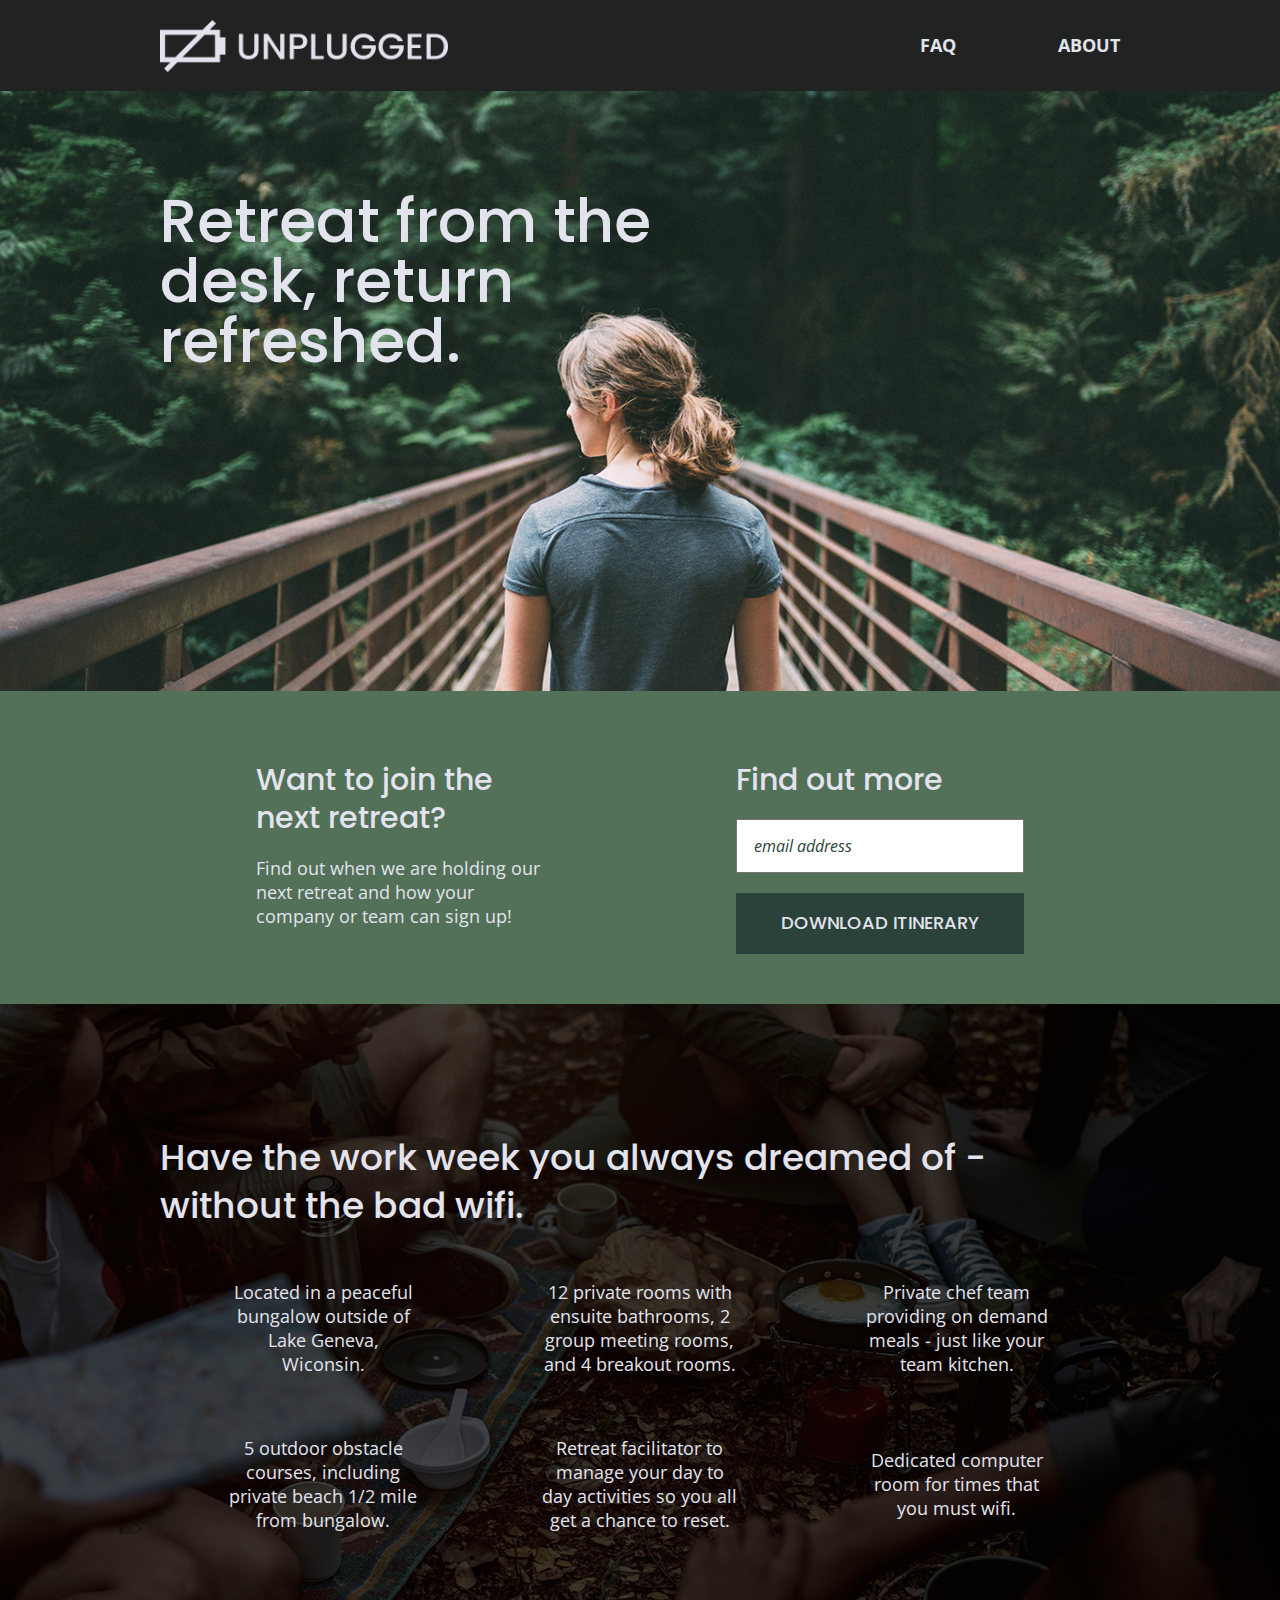
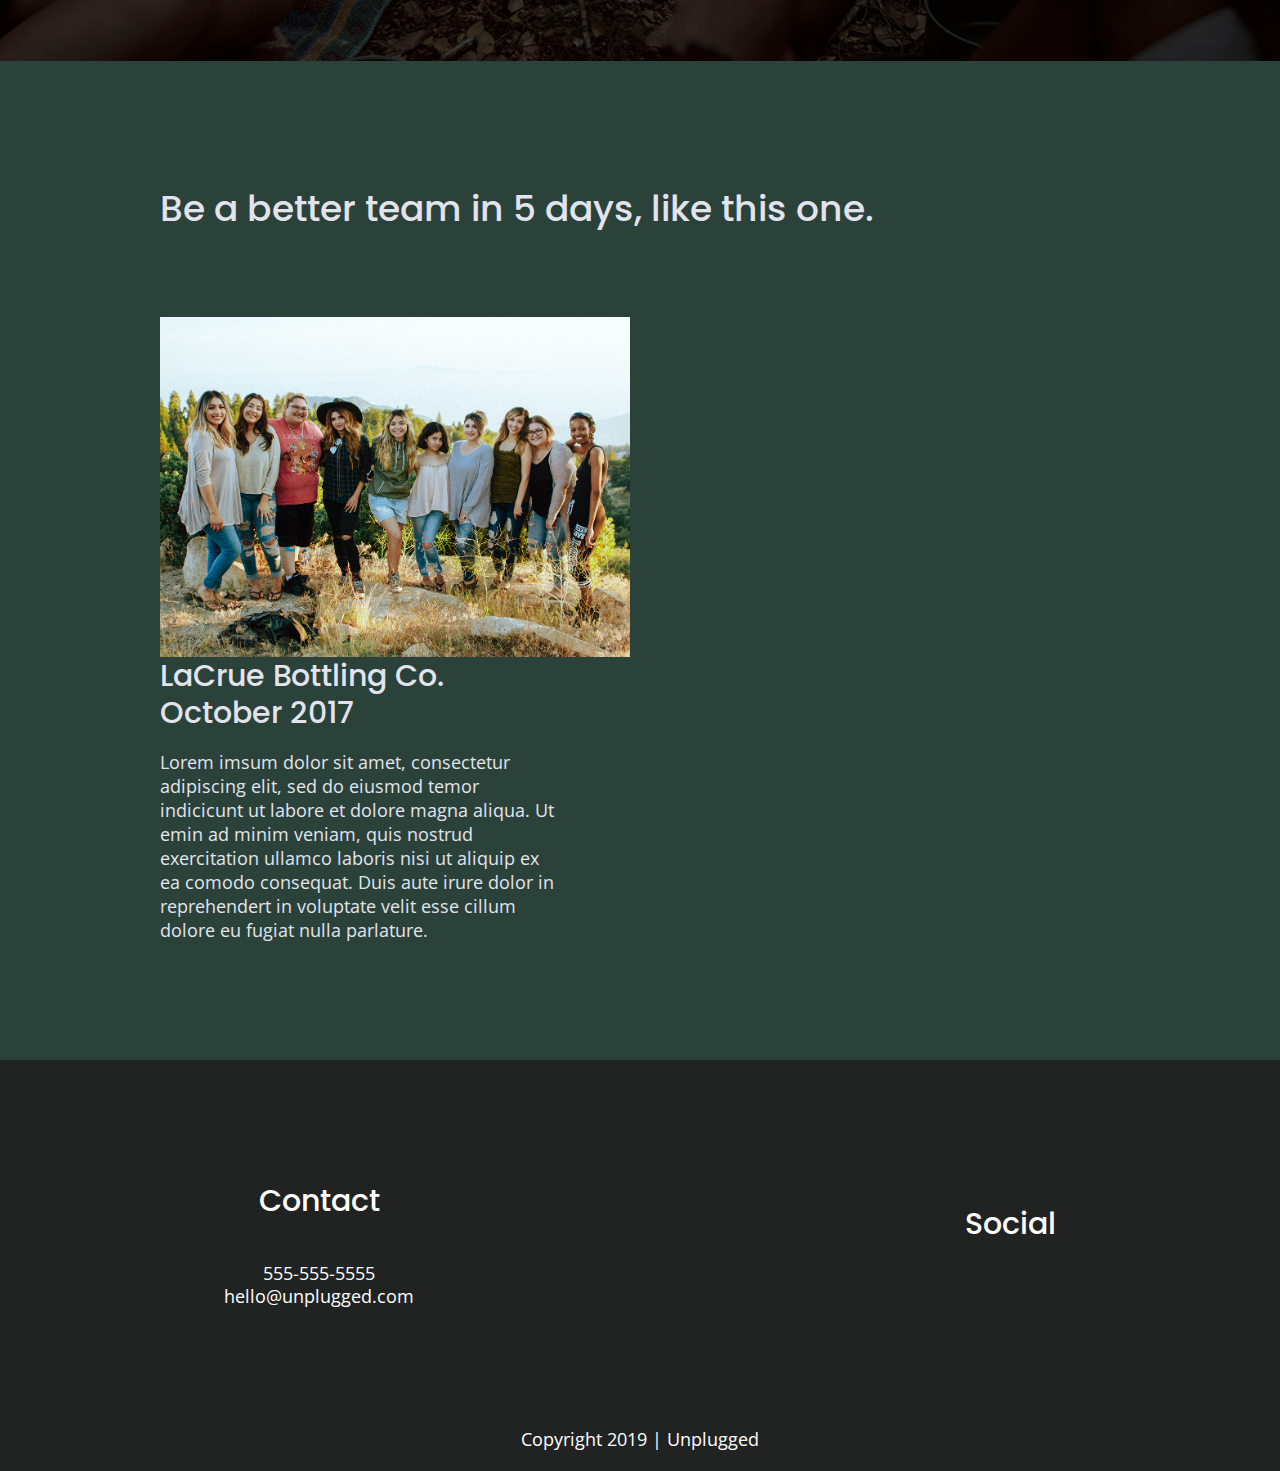
==== commit b8f73b98: "Adding and styling images." ====
--- a/index.html
+++ b/index.html
@@ -100,11 +100,14 @@
     
     <section class="reviews">
         <div class="content-wrapper">
-            <h2>Be a better team in 5 days, like this one.</h2>
+            <h2>Be a better team in 5 days, like this one.</h2>       
                 <article>
-                    <div>
-                    <h3>LaCrue Bottling Co. October 2017</h3>
-                        <p>Lorem imsum dolor sit amet, consectetur adipiscing elit, sed do eiusmod temor indicicunt ut labore et dolore magna aliqua. Ut emin ad minim veniam, quis nostrud exercitation ullamco laboris nisi ut aliquip ex ea comodo consequat. Duis aute irure dolor in reprehendert in voluptate velit esse cillum dolore eu fugiat nulla parlature.</p>
+                      <figure>
+                        <img src="img/omar-lopez-296944-unsplash.jpg" alt=" Happy Group Photo">
+                       </figure>      
+                  <div>
+                      <h3>LaCrue Bottling Co. October 2017</h3>
+                          <p>Lorem imsum dolor sit amet, consectetur adipiscing elit, sed do eiusmod temor indicicunt ut labore et dolore magna aliqua. Ut emin ad minim veniam, quis nostrud exercitation ullamco laboris nisi ut aliquip ex ea comodo consequat. Duis aute irure dolor in reprehendert in voluptate velit esse cillum dolore eu fugiat nulla parlature.</p>
                     </div>
                 </article>
              </div>
--- a/css/main.css
+++ b/css/main.css
@@ -130,7 +130,11 @@
    }
    
    img {
-     
+     width: 100%;
+   }
+   
+   figure {
+       margin: 0;
    }
    
    address {
@@ -193,6 +197,14 @@
        justify-content: space-around;
    }
    
+   header figure {
+       width: 60%;
+       display: flex;
+       justify-content: center;
+       align-items: center;
+       flex-flow: row wrap;
+   }
+   
    /*---Footer styles----*/
    
    footer {
@@ -238,7 +250,13 @@
        display: flex;
        justify-content: center;
        flex-flow: row wrap;
-   }
+       height: 500px;
+       background: url("../img/jake-melara-30679-unsplash.jpg");
+       background-size: cover;
+       background-repeat: no repeat;
+       background-position: center;
+   }
+   
    
    .hero-area h1 {
        font-size: 2.25em;
@@ -246,6 +264,7 @@
        font-weight: 500;
        line-height: 1.2;
    }
+   
    
     /* Aside */
 
@@ -289,7 +308,9 @@
        display: flex;
        justify-content: center;
        flex-flow: row wrap;
-   }
+       background: url("../img/rawpixel-800820-unsplash1.jpg") center no-repeat #333;
+       background-size: cover;
+    }
    
    .features h2 {
        margin-bottom: 60px;
@@ -479,9 +500,8 @@
     
     /*General styles*/
     
-    header {
-        padding: 15px 0;
-    }
+    
+  
     
      .content-wrapper {
         max-width: 640px;
@@ -509,7 +529,9 @@
         justify-content: space-between;
     }
     
-    
+    header figure {
+       width: 36%;
+    }
      
     
     header nav {
@@ -525,6 +547,10 @@
     }
     
     /*Hero area*/
+    
+    .hero-area {
+        min-height: 600px;
+    }
     
     .hero-area h1 {
         font-size: 3em;
@@ -574,9 +600,10 @@
         width: 85%;
     }
     
+    .reviews article figure,
     .reviews article div {
         width: 49%;
-    }
+     }
     
     .reviews h3 {
         width: 75%;
@@ -668,6 +695,14 @@
         padding: 15px 0;
     }
     
+       header figure {
+       width: 30%;
+       display: flex;
+       justify-content: center;
+       align-items: center;
+       flex-flow: row wrap;
+   }
+    
     .content-wrapper {
         max-width: 960px;
     }
@@ -687,6 +722,10 @@
     
    
     /* Hero area */
+    
+    .hero-area {
+        height: 600px;
+    }
     
     .hero-area h1 {
         width: 60%;
@@ -832,4 +871,3 @@
     page-break-after: avoid;
   }
 }
-
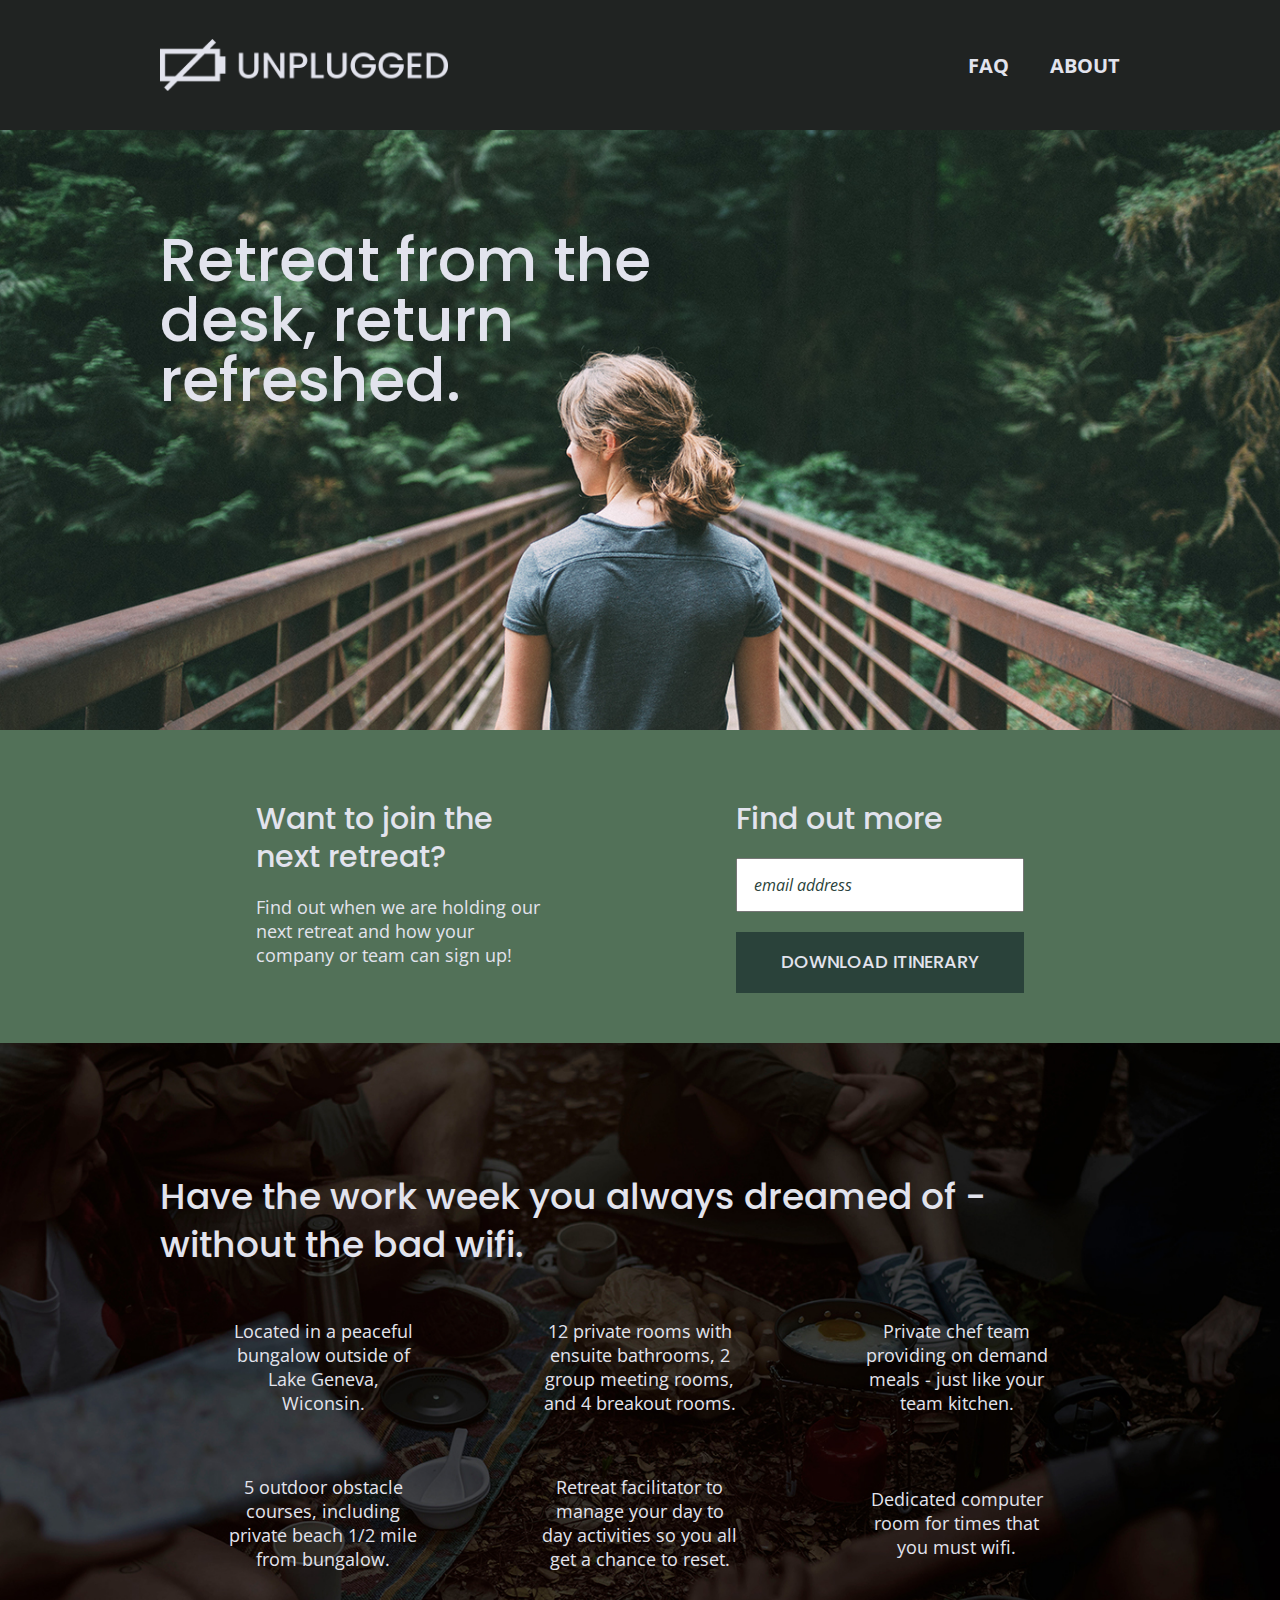
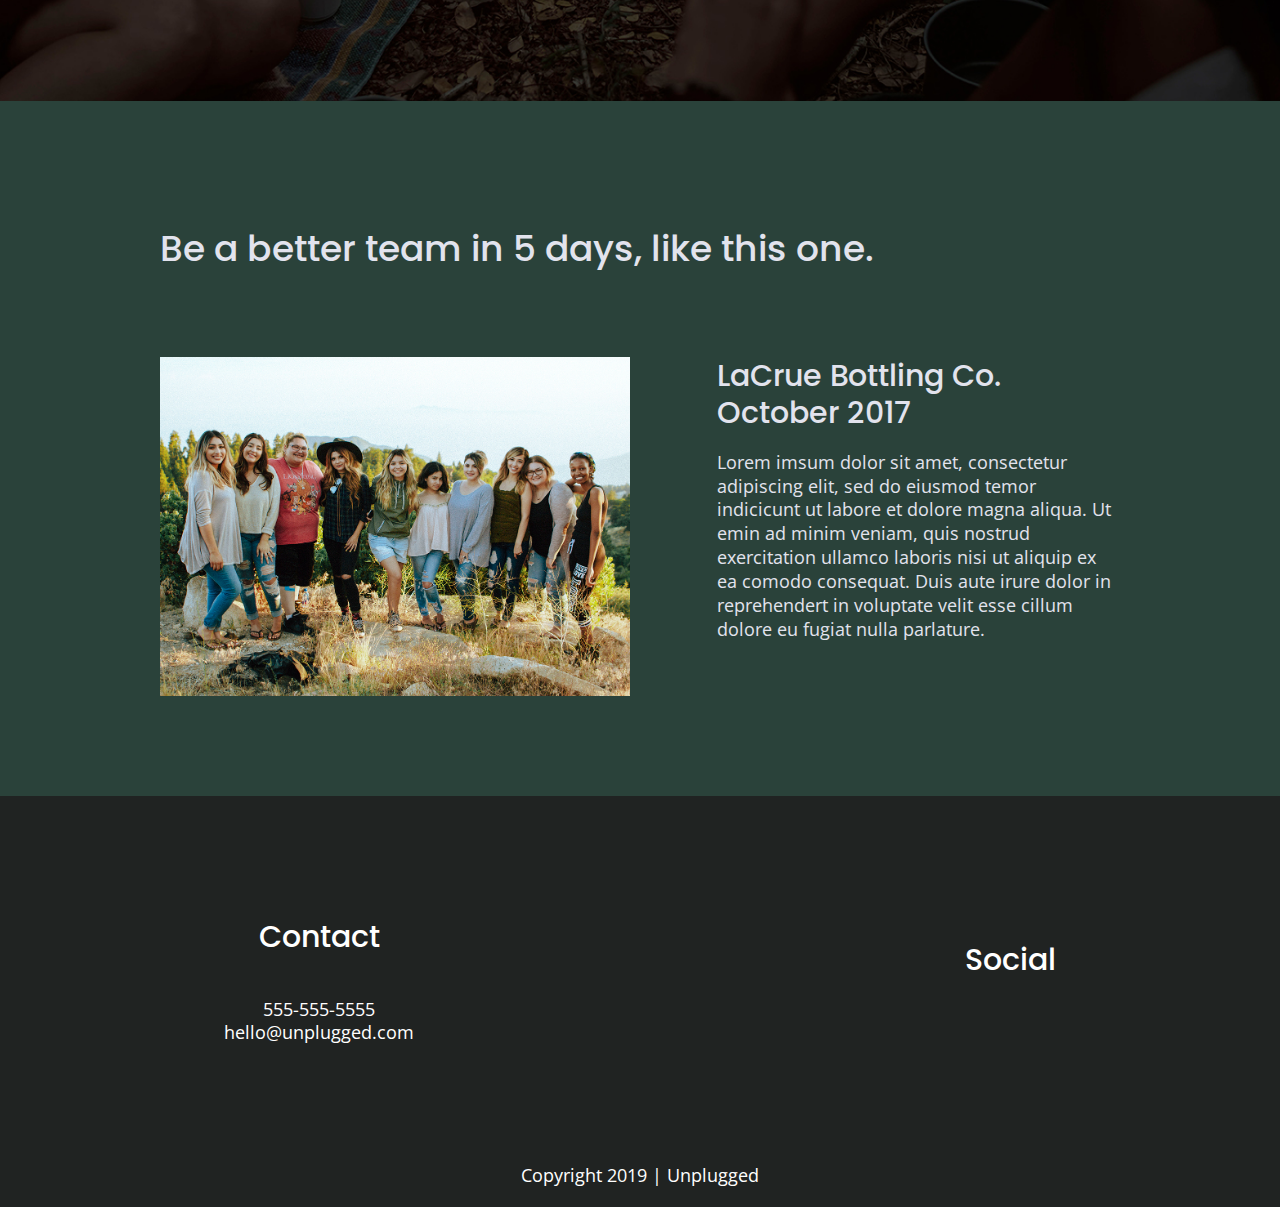
==== commit 11211fd6: "Corrected error in  'Reviews' section of homepage, updated 'About' page and added  map, updated 'FAQ" ====
--- a/index.html
+++ b/index.html
@@ -35,7 +35,7 @@
         <nav>
             <ul>
                 <li><a href="faq/index.html" target="_blank">FAQ</a></li>
-                <li><a href="about/index.html" target="_blank">ABOUT</a></li>
+                <li><a href="about/index.html" target="_blank">About</a></li>
             </ul>
         </nav>
     </div>
--- a/css/main.css
+++ b/css/main.css
@@ -197,6 +197,10 @@
        justify-content: space-around;
    }
    
+   header nav ul li {
+      font-size: 1.125em;
+   }
+   
    header figure {
        width: 60%;
        display: flex;
@@ -250,7 +254,7 @@
        display: flex;
        justify-content: center;
        flex-flow: row wrap;
-       height: 500px;
+       min-height: 500px;
        background: url("../img/jake-melara-30679-unsplash.jpg");
        background-size: cover;
        background-repeat: no repeat;
@@ -341,6 +345,7 @@
        flex-flow: row wrap;
        background-color: #2a423a;
     }
+    
   
     .reviews h2 {
        margin-bottom: 40px;
@@ -360,6 +365,22 @@
        align-items: center;
        flex-flow: row wrap;
        background-color: #527158;
+    }
+    
+    .map figure {
+        width: 100%;
+        position: relative;
+        padding-bottom: 125%;
+        height: 0;
+        overflow: hidden;
+    }
+    
+    .map iframe {
+        position: absolute;
+        top: 0;
+        left: 0;
+        width: 100%;
+        height: 100%;
     }
   
     .contact-section {
@@ -535,7 +556,7 @@
      
     
     header nav {
-    width: 25%;
+    width: 30%;
     }
     
     header nav ul {
@@ -592,7 +613,7 @@
     
     /*Reviews*/
     .reviews article {
-        diplay: flex;
+        display: flex;
         justify-content: space-between;
     }
     
@@ -602,13 +623,16 @@
     
     .reviews article figure,
     .reviews article div {
-        width: 49%;
+        width:49%;
      }
-    
+     
     .reviews h3 {
         width: 75%;
         margin: 0;
-    }
+     }
+     
+    
+   
     
     /*Footer*/
     footer .content-wrapper {
@@ -691,17 +715,19 @@
 @media only screen and (min-width: 1200px) {
     /*Desktop styles here*/
     
-      header {
-        padding: 15px 0;
-    }
-    
-       header figure {
+
+    
+    header figure {
        width: 30%;
        display: flex;
        justify-content: center;
        align-items: center;
        flex-flow: row wrap;
    }
+   
+    header nav {
+        width: 20%
+    }
     
     .content-wrapper {
         max-width: 960px;
